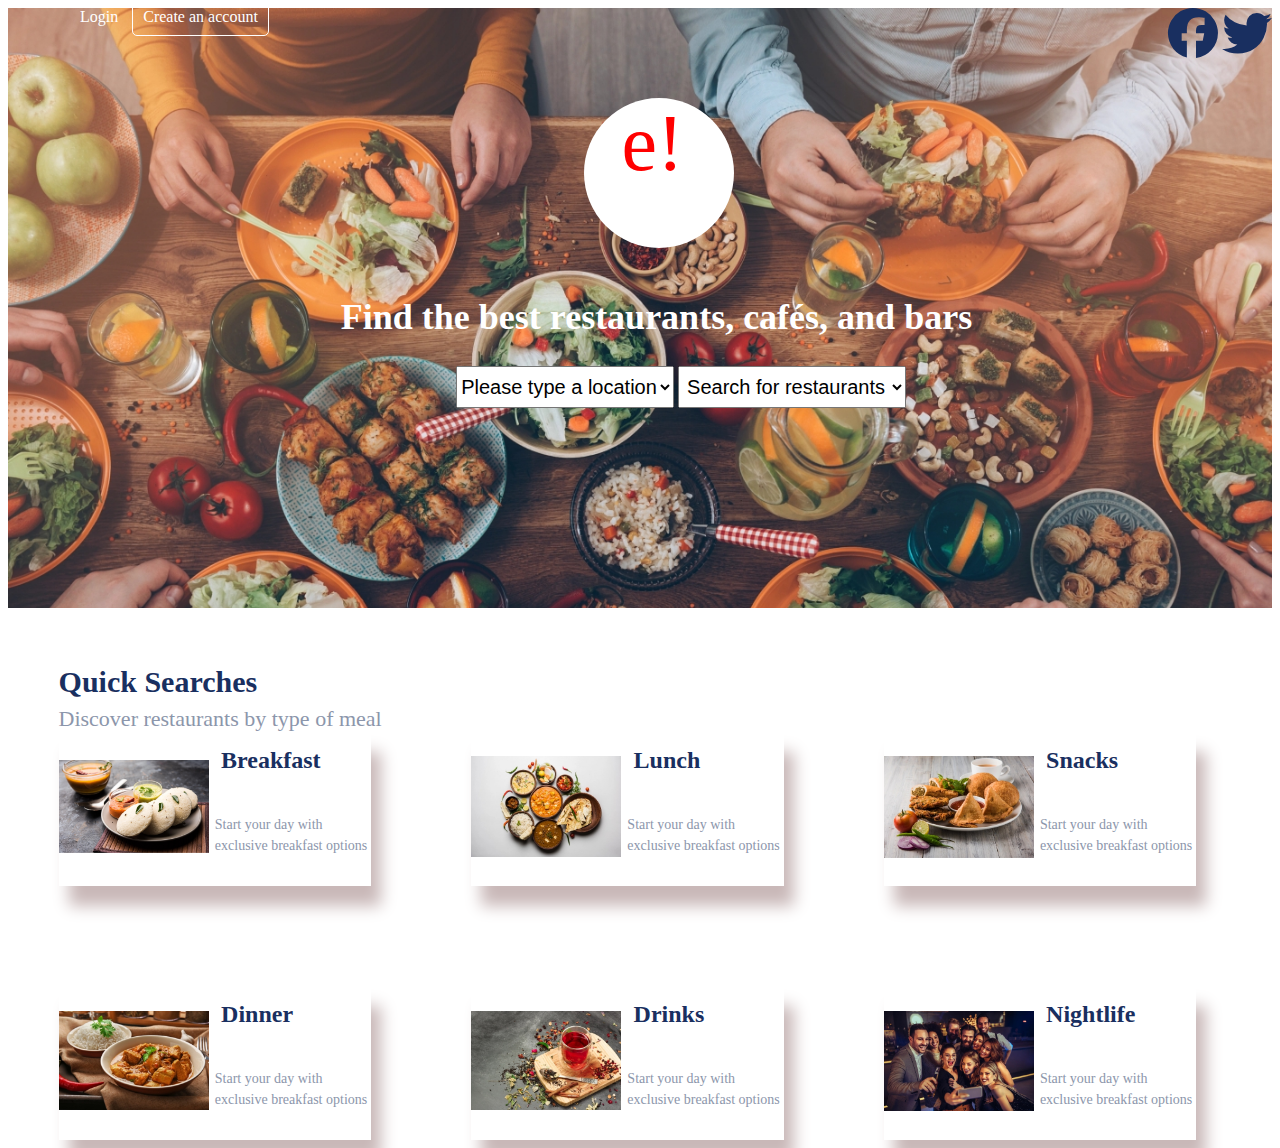
==== Zomato/index.html @ 47a0a53c "added" ====
<!DOCTYPE html>
<html lang="en">
  <head>
    <meta charset="UTF-8" />
    <meta name="viewport" content="width=device-width, initial-scale=1.0" />
    <title>Assignment 1</title>
    
    <link
      href="https://cdn.jsdelivr.net/npm/bootstrap@5.0.2/dist/css/bootstrap.min.css"
      rel="stylesheet"
      integrity="sha384-EVSTQN3/azprG1Anm3QDgpJLIm9Nao0Yz1ztcQTwFspd3yD65VohhpuuCOmLASjC"
      crossorigin="anonymous"
    />
    <link rel="stylesheet" href="index.css" />
    <link
      rel="stylesheet"
      href="https://cdnjs.cloudflare.com/ajax/libs/font-awesome/6.4.0/css/all.min.css"
    />
  </head>
  <body>
    
      <!-- social links -->
      <div id="social">
        <a href="https://www.facebook.com/login/" target="_blank"
          ><i class="fa-brands fa-facebook"></i
        ></a>
        <a href="https://twitter.com/" target="_blank"
          ><i class="fa-brands fa-twitter"></i
        ></a>
          </div>
      
      <!-- search -->
      <div id="search">
        <div id="logo">
          <span>e!</span>
        </div>
        <div class="login-signup">
            <a href = "#" class="Login">Login</a>
        
            <a href = "#" class="createacc">Create an account</a>
    
        </div>
        <div id="heading">
          <div>Find the best restaurants, cafés, and bars</div>
        </div>
        <div id="dropdown">
          <select>
            <option>Please type a location</option>
            <option>Chennai</option>
            <option>ECR</option>
            <option>Anna Nagar</option>
          </select>
          <select>
            <option>Search for restaurants</option>
            <option>Peach door Restaurant</option>
            <option>CreamStone</option>
            <option>Hyderabadi Biriyani</option>
          </select>
        </div>
      </div>

      <!-- QuickSearch1 -->
      <div id="quickSearch">
        <div id="quickHeading">Quick Searches</div>
        <div id="quickSubHeading">Discover restaurants by type of meal</div>
        <div class="mainTileContainer">
          <!-- Breakfast -->
          <div class="tileContainer">
            <div class="tileItem1">
              <img src="../Image/image5.jpg" alt="breakfast" />
            </div>
            <div class="tileMainHeading">
              <div class="tileHeading"><a href="#">Breakfast</a></div>
            </div>
            <div class="tileSubheading">
              <div>Start your day with exclusive breakfast options</div>
            </div>
          </div>
          <!-- Lunch -->
          <div class="tileContainer">
            <div class="tileItem1">
              <img src="../Image/image4.jpg" alt="lunch" />
            </div>
            <div class="tileMainHeading">
              <div class="tileHeading"><a href="#">Lunch</a></div>
            </div>
            <div class="tileSubheading">
              <div>Start your day with exclusive breakfast options</div>
            </div>
          </div>
          <!-- Snacks -->
          <div class="tileContainer">
            <div class="tileItem1">
              <img src="../Image/image2.jpg" alt="snacks" />
            </div>
            <div class="tileMainHeading">
              <div class="tileHeading"><a href="#">Snacks</a></div>
            </div>
            <div class="tileSubheading">
              <div>Start your day with exclusive breakfast options</div>
            </div>
          </div>
          <!-- Dinner -->
          <div class="tileContainer">
            <div class="tileItem1">
              <img src="../Image/image3.jpg" alt="dinner" />
            </div>
            <div class="tileMainHeading">
              <div class="tileHeading"><a href="#">Dinner</a></div>
            </div>
            <div class="tileSubheading">
              <div>Start your day with exclusive breakfast options</div>
            </div>
          </div>
          <!-- Drinks -->
          <div class="tileContainer">
            <div class="tileItem1">
              <img src="../Image/image1.jpg" alt="drinks" />
            </div>
            <div class="tileMainHeading">
              <div class="tileHeading"><a href="#">Drinks</a></div>
            </div>
            <div class="tileSubheading">
              <div>Start your day with exclusive breakfast options</div>
            </div>
          </div>
          <!-- Nightlife -->
          <div class="tileContainer">
            <div class="tileItem1">
              <img src="../Image/image6.jpg" alt="nightlife" />
            </div>
            <div class="tileMainHeading">
              <div class="tileHeading"><a href="#">Nightlife</a></div>
            </div>
            <div class="tileSubheading">
              <div>Start your day with exclusive breakfast options</div>
            </div>
          </div>
        </div>
      </div>
    </div>
  </body>
</html>
---- Zomato/index.css ----
#header {
  /* background-color: tomato; */
  width: 100%;
  height: 60px;
}

#icon {
  float: left;
}
h1 {
  color: white;
}

#social {
  float: right;
}
.login-signup {
  position: absolute;
  left: 80px;
  /* bottom: 27px; */
  word-spacing: 10px;
 
}
.Login {
  color: white;
  text-decoration: none;
}
.createacc {
  color: white;
  text-decoration:none;
  word-spacing: normal;
  border: 1px solid white;
  border-radius: 5px;
  padding: 10px  10px;
  margin-top: 10%;
}

.fa-brands {
  font-size: 50px;
  color: #192f60;
}

#search {
  width: 100%;
  height: 600px;
  background-image: url(../Image/main.jpg);
  background-repeat: no-repeat;
  background-size: cover;
}

#logo {
  font-size: 80px;
  width: 150px;
  height: 150px;
  position: absolute;
  background-color: white;
  border-radius: 50%;
  margin-left: 45%;
  margin-top: 7%;
}

#logo > span {
  color: red;
  margin-left: 25%;
}

#heading {
  position: absolute;
  margin-left: 26%;
  margin-top: 22%;
  font: normal normal 600 36px/55px Poppins;
  color: white;
}

#dropdown {
  position: absolute;
  margin-left: 35%;
  margin-top: 28%;
}

select {
  height: 42px;
  font-size: 20px;
  text-align: center;
}

#quickSearch {
  margin-left: 4%;
  margin-top: 4%;
  width: 90%;
  display: inline-block;
}

#quickHeading {
  font: normal normal bold 30px/46px Poppins;
  letter-spacing: 0px;
  color: #192f60;
  opacity: 1;
}

#quickHeading:hover {
  font-size: 50px;
}
#quickSubHeading {
  text-align: left;
  font: normal normal normal 22px/27px Poppins;
  letter-spacing: 0px;
  color: #8c96ab;
  opacity: 1;
}

.mainTileContainer {
  display: grid;
  gap: 100px;
  justify-content: start;
  align-items: center;
  grid-template-columns: repeat(3, 1fr);
}

.tileContainer {
  float: left;
  box-shadow: 10px 20px 15px rgb(201 184 184);
}

.tileItem1 {
  float: left;
}
.tileItem1 > img {
  width: 150px;
  height: 150px;
  object-fit: contain;
}

.tileHeading {
  margin-left: 4%;
  float: left;
  margin-top: 5%;
  font-size: 24px;
}
.tileHeading > a {
  text-align: left;
  font: normal normal 600 24px/27px Poppins;
  letter-spacing: 0px;
  color: #192f60;
  opacity: 1;
  text-decoration: none;
}

.tileSubheading {
  float: left;
  font: normal normal normal 14px/21px Poppins;
  letter-spacing: 0px;
  color: #8c96ab;
  opacity: 1;
  margin-top: -23%;
  margin-left: 50%;
}
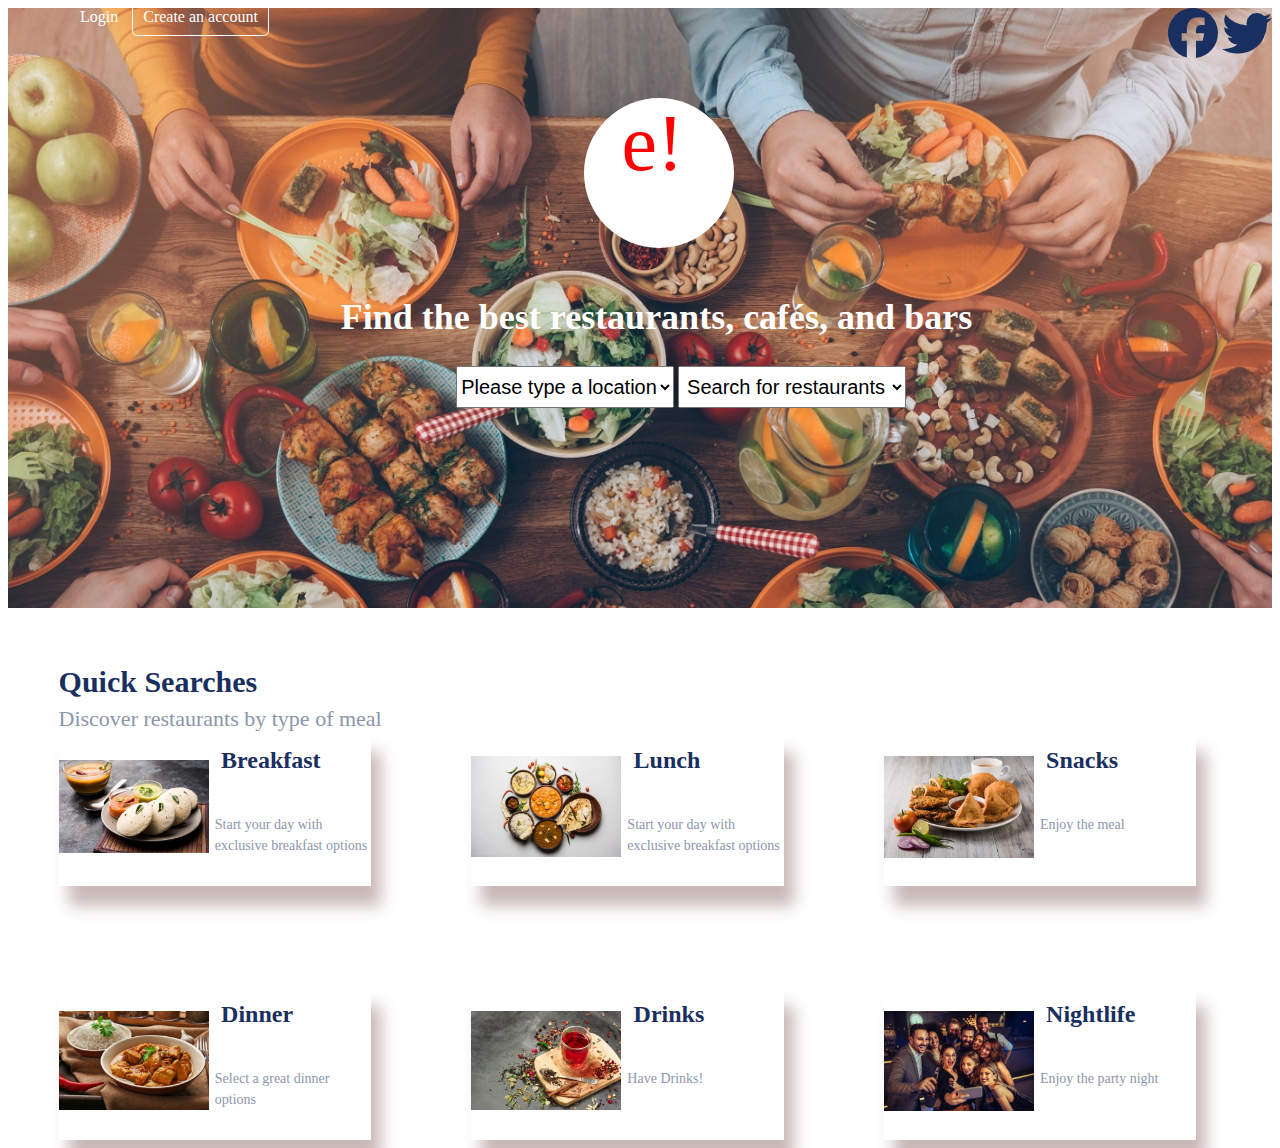
==== commit 6f9685eb: "hi" ====
--- a/Zomato/index.html
+++ b/Zomato/index.html
@@ -97,7 +97,7 @@
               <div class="tileHeading"><a href="#">Snacks</a></div>
             </div>
             <div class="tileSubheading">
-              <div>Start your day with exclusive breakfast options</div>
+              <div>Enjoy the meal</div>
             </div>
           </div>
           <!-- Dinner -->
@@ -109,7 +109,7 @@
               <div class="tileHeading"><a href="#">Dinner</a></div>
             </div>
             <div class="tileSubheading">
-              <div>Start your day with exclusive breakfast options</div>
+              <div>Select a great dinner options</div>
             </div>
           </div>
           <!-- Drinks -->
@@ -121,7 +121,7 @@
               <div class="tileHeading"><a href="#">Drinks</a></div>
             </div>
             <div class="tileSubheading">
-              <div>Start your day with exclusive breakfast options</div>
+              <div>Have Drinks!</div>
             </div>
           </div>
           <!-- Nightlife -->
@@ -133,7 +133,7 @@
               <div class="tileHeading"><a href="#">Nightlife</a></div>
             </div>
             <div class="tileSubheading">
-              <div>Start your day with exclusive breakfast options</div>
+              <div>Enjoy the party night </div>
             </div>
           </div>
         </div>
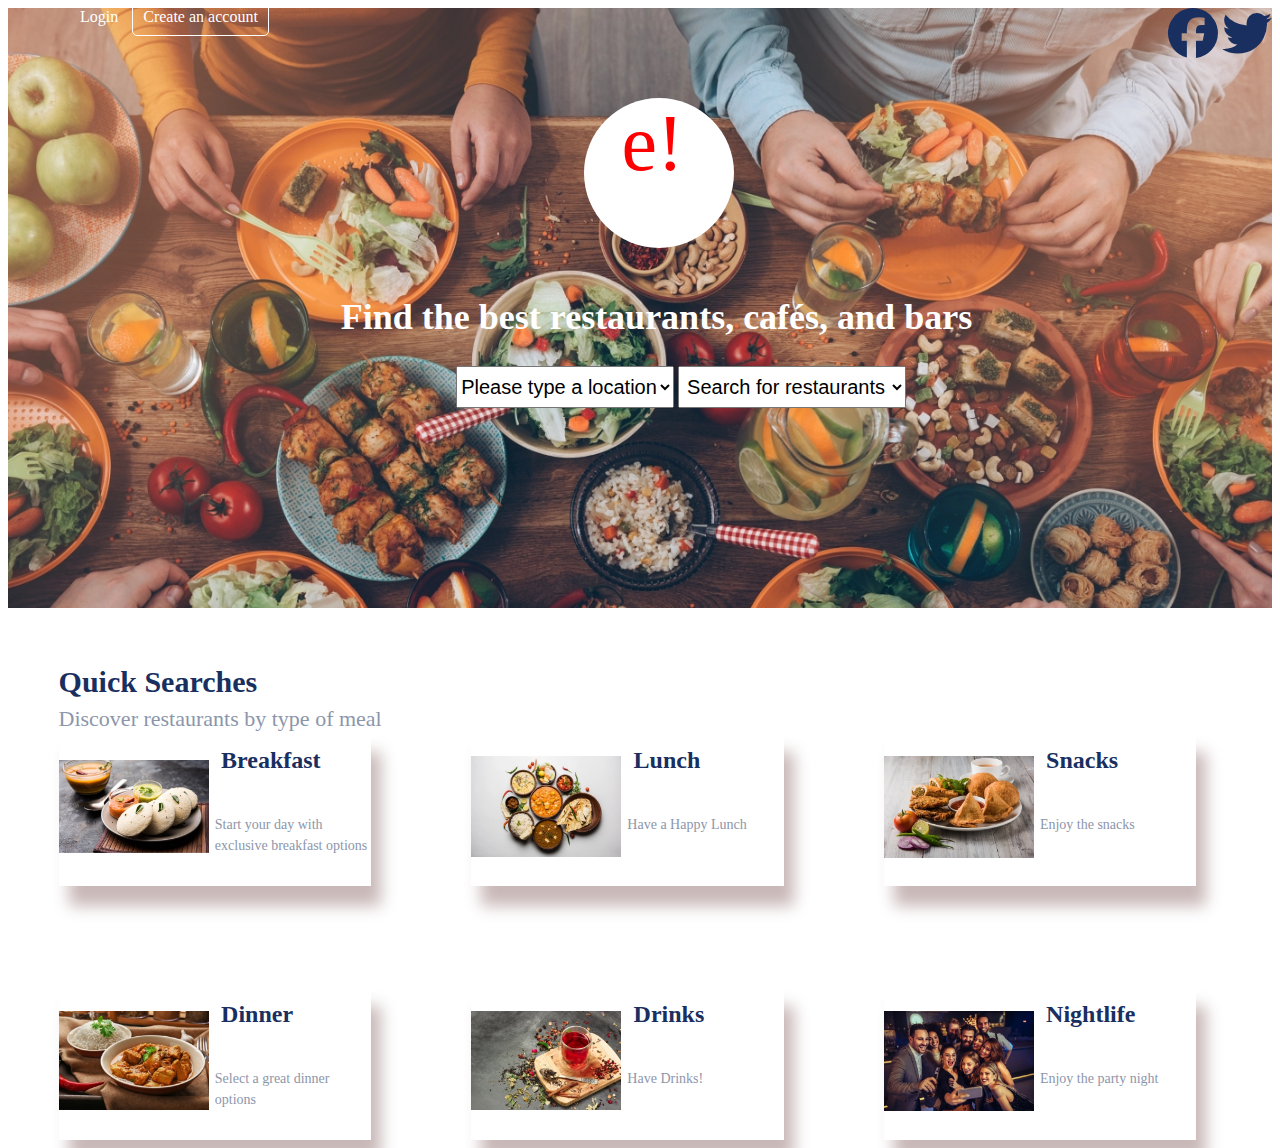
==== commit c1cbce46: "html" ====
--- a/Zomato/index.html
+++ b/Zomato/index.html
@@ -85,7 +85,7 @@
               <div class="tileHeading"><a href="#">Lunch</a></div>
             </div>
             <div class="tileSubheading">
-              <div>Start your day with exclusive breakfast options</div>
+              <div>Have a Happy Lunch</div>
             </div>
           </div>
           <!-- Snacks -->
@@ -97,7 +97,7 @@
               <div class="tileHeading"><a href="#">Snacks</a></div>
             </div>
             <div class="tileSubheading">
-              <div>Enjoy the meal</div>
+              <div>Enjoy the snacks</div>
             </div>
           </div>
           <!-- Dinner -->
